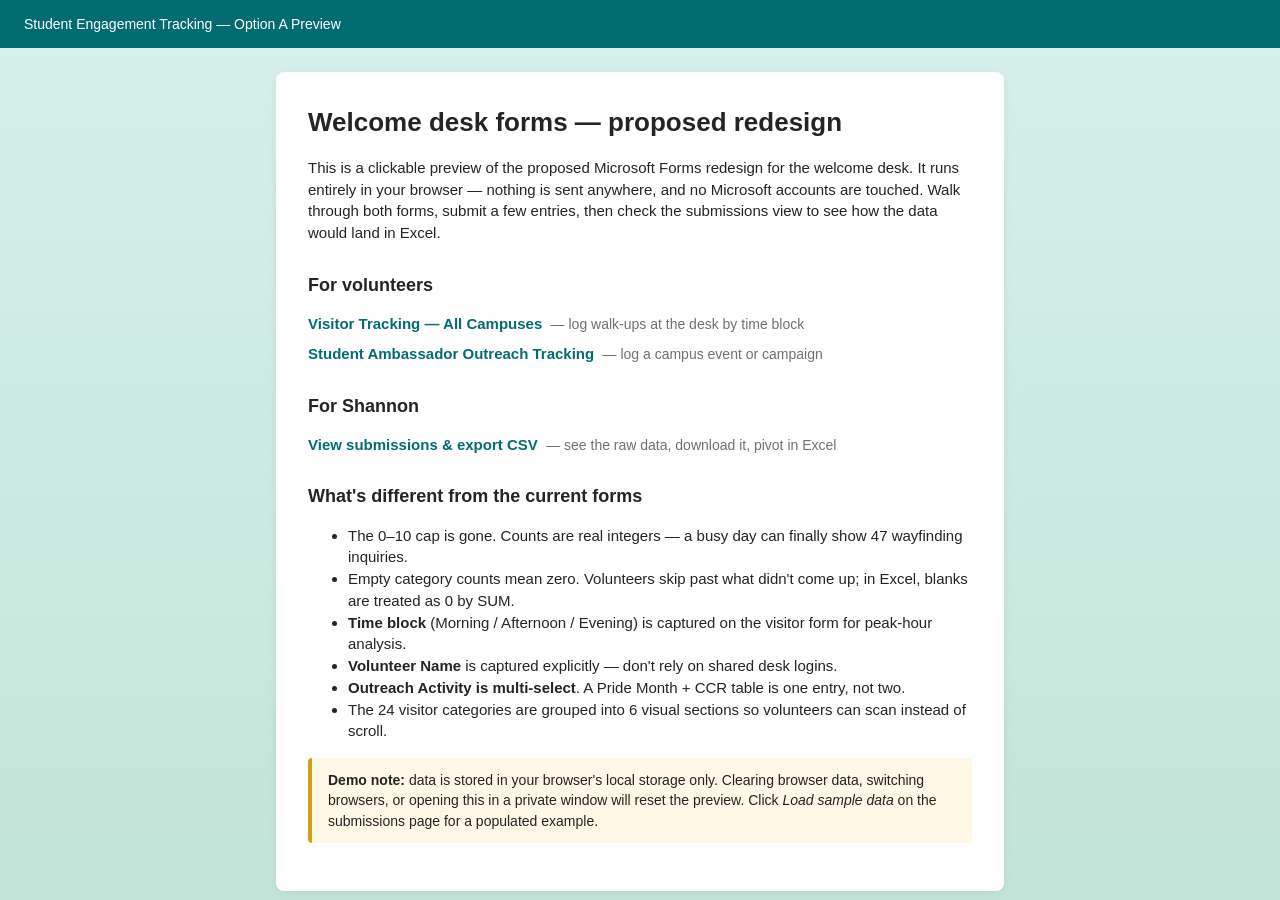
==== prototype/index.html @ d5c2dd02 "Add Option A clickable prototype for Shannon demo Static HTML/JS preview of the proposed Microsoft F" ====
<!doctype html>
<html lang="en">
<head>
  <meta charset="utf-8">
  <meta name="viewport" content="width=device-width, initial-scale=1">
  <title>Student Engagement Tracking — Option A Preview</title>
  <link rel="stylesheet" href="styles.css">
</head>
<body>
  <header class="banner">
    <span>Student Engagement Tracking — Option A Preview</span>
  </header>

  <main class="container">
    <div class="card">
      <h1>Welcome desk forms — proposed redesign</h1>
      <p class="intro">
        This is a clickable preview of the proposed Microsoft Forms redesign for
        the welcome desk. It runs entirely in your browser — nothing is sent
        anywhere, and no Microsoft accounts are touched. Walk through both forms,
        submit a few entries, then check the submissions view to see how the data
        would land in Excel.
      </p>

      <h2>For volunteers</h2>
      <ul class="nav">
        <li><a href="visitor.html">Visitor Tracking — All Campuses</a> &nbsp;<span class="muted">— log walk-ups at the desk by time block</span></li>
        <li><a href="outreach.html">Student Ambassador Outreach Tracking</a> &nbsp;<span class="muted">— log a campus event or campaign</span></li>
      </ul>

      <h2>For Shannon</h2>
      <ul class="nav">
        <li><a href="submissions.html">View submissions &amp; export CSV</a> &nbsp;<span class="muted">— see the raw data, download it, pivot in Excel</span></li>
      </ul>

      <h2>What's different from the current forms</h2>
      <ul>
        <li>The 0–10 cap is gone. Counts are real integers — a busy day can finally show 47 wayfinding inquiries.</li>
        <li>Empty category counts mean zero. Volunteers skip past what didn't come up; in Excel, blanks are treated as 0 by SUM.</li>
        <li><strong>Time block</strong> (Morning / Afternoon / Evening) is captured on the visitor form for peak-hour analysis.</li>
        <li><strong>Volunteer Name</strong> is captured explicitly — don't rely on shared desk logins.</li>
        <li><strong>Outreach Activity is multi-select</strong>. A Pride Month + CCR table is one entry, not two.</li>
        <li>The 24 visitor categories are grouped into 6 visual sections so volunteers can scan instead of scroll.</li>
      </ul>

      <div class="note-box">
        <strong>Demo note:</strong> data is stored in your browser's local storage only.
        Clearing browser data, switching browsers, or opening this in a private window
        will reset the preview. Click <em>Load sample data</em> on the submissions page
        for a populated example.
      </div>
    </div>
  </main>
</body>
</html>
---- prototype/styles.css ----
:root {
  --teal: #036c70;
  --teal-dark: #024c4f;
  --teal-light: #1ba1a5;
  --bg-1: #d6f0eb;
  --bg-2: #c3e4d8;
  --required: #a4262c;
  --text: #242424;
  --muted: #707070;
  --border: #d1d1d1;
  --border-strong: #909090;
  --card-shadow: 0 2px 8px rgba(0, 0, 0, 0.06);
  --flash-bg: #d4f1d4;
  --flash-border: #2e8b2e;
  --flash-text: #1a5d1a;
  --danger: #a4262c;
}

* { box-sizing: border-box; }

body {
  margin: 0;
  font-family: -apple-system, BlinkMacSystemFont, "Segoe UI", Roboto, "Helvetica Neue", Arial, sans-serif;
  color: var(--text);
  background: linear-gradient(180deg, var(--bg-1), var(--bg-2));
  min-height: 100vh;
  font-size: 15px;
  line-height: 1.45;
}

.banner {
  background: var(--teal);
  color: white;
  padding: 14px 24px;
  font-size: 14px;
  display: flex;
  align-items: center;
  justify-content: space-between;
}

.banner a {
  color: white;
  text-decoration: none;
  opacity: 0.85;
  font-size: 13px;
}

.banner a:hover { opacity: 1; text-decoration: underline; }

.container {
  max-width: 760px;
  margin: 24px auto;
  padding: 0 16px;
}

.container.wide { max-width: 1200px; }

.card {
  background: white;
  border-radius: 8px;
  box-shadow: var(--card-shadow);
  padding: 32px;
  margin-bottom: 24px;
}

h1 {
  font-size: 26px;
  margin: 0 0 12px;
  font-weight: 600;
}

h2 {
  font-size: 18px;
  margin: 28px 0 12px;
  font-weight: 600;
}

.muted { color: var(--muted); font-size: 14px; }
.help  { color: var(--muted); font-size: 13px; margin: 4px 0 8px; }

.required { color: var(--required); }

.intro {
  color: var(--text);
  margin-bottom: 20px;
}

ul.nav {
  list-style: none;
  padding: 0;
}
ul.nav li {
  margin: 8px 0;
}
ul.nav a {
  display: inline-block;
  color: var(--teal);
  text-decoration: none;
  font-weight: 600;
}
ul.nav a:hover { text-decoration: underline; }

/* ===== Forms ===== */

.form-title {
  font-size: 24px;
  font-weight: 600;
  margin-bottom: 8px;
}
.form-description {
  color: var(--muted);
  margin-bottom: 20px;
}
.form-meta {
  font-size: 13px;
  color: var(--muted);
  margin-bottom: 24px;
}

.question {
  margin-bottom: 26px;
}

.q-label {
  display: block;
  font-weight: 600;
  margin-bottom: 8px;
  font-size: 15px;
}

.question input[type="text"],
.question input[type="number"],
.question input[type="date"],
.question select,
.question textarea {
  width: 100%;
  padding: 8px 10px;
  border: 1px solid var(--border);
  border-radius: 4px;
  font-size: 15px;
  font-family: inherit;
  background: white;
}

.question input[type="number"] {
  max-width: 140px;
}

.question input:focus,
.question select:focus,
.question textarea:focus {
  outline: 2px solid var(--teal);
  outline-offset: -1px;
  border-color: var(--teal);
}

.question textarea {
  resize: vertical;
  min-height: 70px;
}

.section-header {
  background: var(--teal);
  color: white;
  padding: 10px 16px;
  border-radius: 4px;
  margin: 36px 0 16px;
  font-size: 15px;
  font-weight: 600;
  letter-spacing: 0.2px;
}

.checkbox-list label,
.radio-list label {
  display: flex;
  align-items: center;
  gap: 10px;
  font-weight: normal;
  margin-bottom: 8px;
  cursor: pointer;
  padding: 4px 0;
}

.checkbox-list input,
.radio-list input {
  width: 16px;
  height: 16px;
  cursor: pointer;
  flex-shrink: 0;
}

.other-row {
  display: flex;
  align-items: center;
  gap: 10px;
  margin-top: 4px;
}
.other-row label {
  margin-bottom: 0;
}
.other-row input.inline-text {
  flex: 1;
  max-width: 320px;
  padding: 6px 10px;
  border: 1px solid var(--border);
  border-radius: 4px;
}
.other-row input.inline-text:disabled {
  background: #f5f5f5;
  color: var(--muted);
}

.actions {
  margin-top: 32px;
}

button.submit {
  background: var(--teal);
  color: white;
  border: 0;
  padding: 10px 28px;
  border-radius: 4px;
  font-size: 15px;
  font-weight: 600;
  cursor: pointer;
}
button.submit:hover { background: var(--teal-dark); }

button.submit:focus {
  outline: 2px solid var(--teal-dark);
  outline-offset: 2px;
}

/* ===== Submissions view ===== */

.flash {
  background: var(--flash-bg);
  color: var(--flash-text);
  border-left: 4px solid var(--flash-border);
  padding: 12px 16px;
  margin-bottom: 16px;
  border-radius: 4px;
}

.toolbar {
  display: flex;
  gap: 8px;
  margin-bottom: 20px;
  flex-wrap: wrap;
}

button.toolbar-btn {
  background: white;
  color: var(--teal);
  border: 1px solid var(--teal);
  padding: 8px 14px;
  border-radius: 4px;
  font-size: 14px;
  cursor: pointer;
  font-family: inherit;
}
button.toolbar-btn:hover {
  background: var(--teal);
  color: white;
}
button.toolbar-btn.danger {
  color: var(--danger);
  border-color: var(--danger);
}
button.toolbar-btn.danger:hover {
  background: var(--danger);
  color: white;
}

.summary {
  display: grid;
  grid-template-columns: repeat(auto-fit, minmax(200px, 1fr));
  gap: 12px;
  margin: 12px 0 20px;
}
.summary-card {
  background: #f7fafa;
  border: 1px solid var(--border);
  border-left: 4px solid var(--teal);
  border-radius: 4px;
  padding: 12px 14px;
}
.summary-value {
  font-size: 22px;
  font-weight: 700;
  color: var(--teal-dark);
}
.summary-label {
  font-size: 12px;
  color: var(--muted);
  margin-top: 4px;
  text-transform: uppercase;
  letter-spacing: 0.4px;
}

.table-wrap {
  overflow-x: auto;
  border: 1px solid var(--border);
  border-radius: 4px;
  background: white;
}

table {
  width: 100%;
  border-collapse: collapse;
  font-size: 12.5px;
  white-space: nowrap;
}
th, td {
  border-bottom: 1px solid var(--border);
  border-right: 1px solid var(--border);
  padding: 6px 10px;
  text-align: left;
  vertical-align: top;
}
th:last-child, td:last-child { border-right: 0; }
tr:last-child td { border-bottom: 0; }
th {
  background: #f5f5f5;
  font-weight: 600;
  position: sticky;
  top: 0;
}
td.num { text-align: right; font-variant-numeric: tabular-nums; }
td.empty { color: var(--muted); }

.note-box {
  background: #fff8e6;
  border-left: 4px solid #d4a017;
  padding: 12px 16px;
  border-radius: 4px;
  margin: 16px 0;
  font-size: 14px;
}
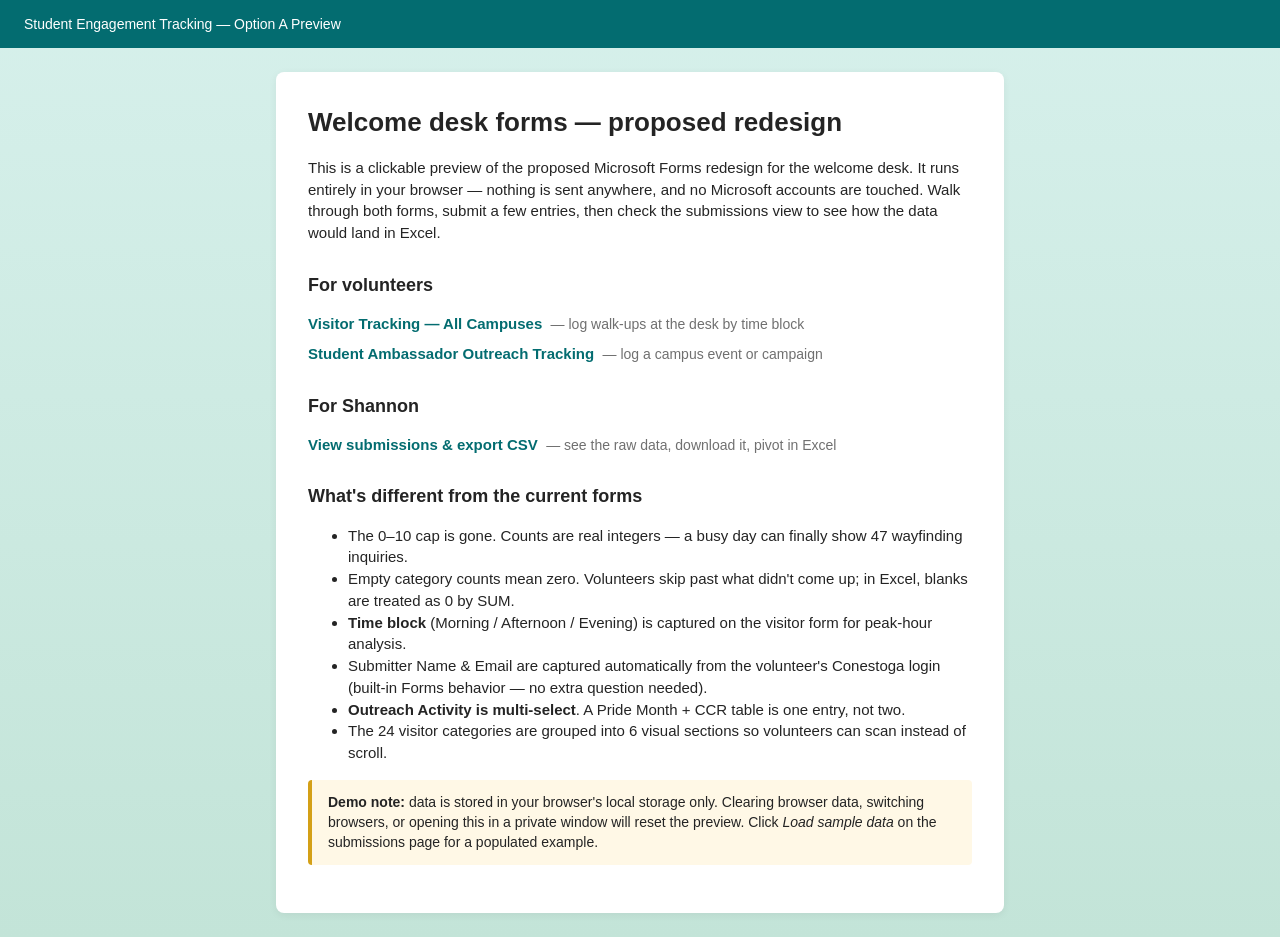
==== commit 771e88ce: "Drop Volunteer Name field; rely on Conestoga login auto-capture Every volunteer signs in with their " ====
--- a/prototype/index.html
+++ b/prototype/index.html
@@ -3,6 +3,7 @@
 <head>
   <meta charset="utf-8">
   <meta name="viewport" content="width=device-width, initial-scale=1">
+  <meta name="robots" content="noindex, nofollow">
   <title>Student Engagement Tracking — Option A Preview</title>
   <link rel="stylesheet" href="styles.css">
 </head>
@@ -38,7 +39,7 @@
         <li>The 0–10 cap is gone. Counts are real integers — a busy day can finally show 47 wayfinding inquiries.</li>
         <li>Empty category counts mean zero. Volunteers skip past what didn't come up; in Excel, blanks are treated as 0 by SUM.</li>
         <li><strong>Time block</strong> (Morning / Afternoon / Evening) is captured on the visitor form for peak-hour analysis.</li>
-        <li><strong>Volunteer Name</strong> is captured explicitly — don't rely on shared desk logins.</li>
+        <li>Submitter Name &amp; Email are captured automatically from the volunteer's Conestoga login (built-in Forms behavior — no extra question needed).</li>
         <li><strong>Outreach Activity is multi-select</strong>. A Pride Month + CCR table is one entry, not two.</li>
         <li>The 24 visitor categories are grouped into 6 visual sections so volunteers can scan instead of scroll.</li>
       </ul>
--- a/prototype/styles.css
+++ b/prototype/styles.css
@@ -47,6 +47,16 @@
 
 .banner a:hover { opacity: 1; text-decoration: underline; }
 
+.signed-in {
+  background: #f0f3f3;
+  color: #444;
+  padding: 6px 24px;
+  font-size: 12.5px;
+  border-bottom: 1px solid var(--border);
+}
+.signed-in strong { color: #222; font-weight: 600; }
+.signed-in-note { color: var(--muted); margin-left: 4px; }
+
 .container {
   max-width: 760px;
   margin: 24px auto;
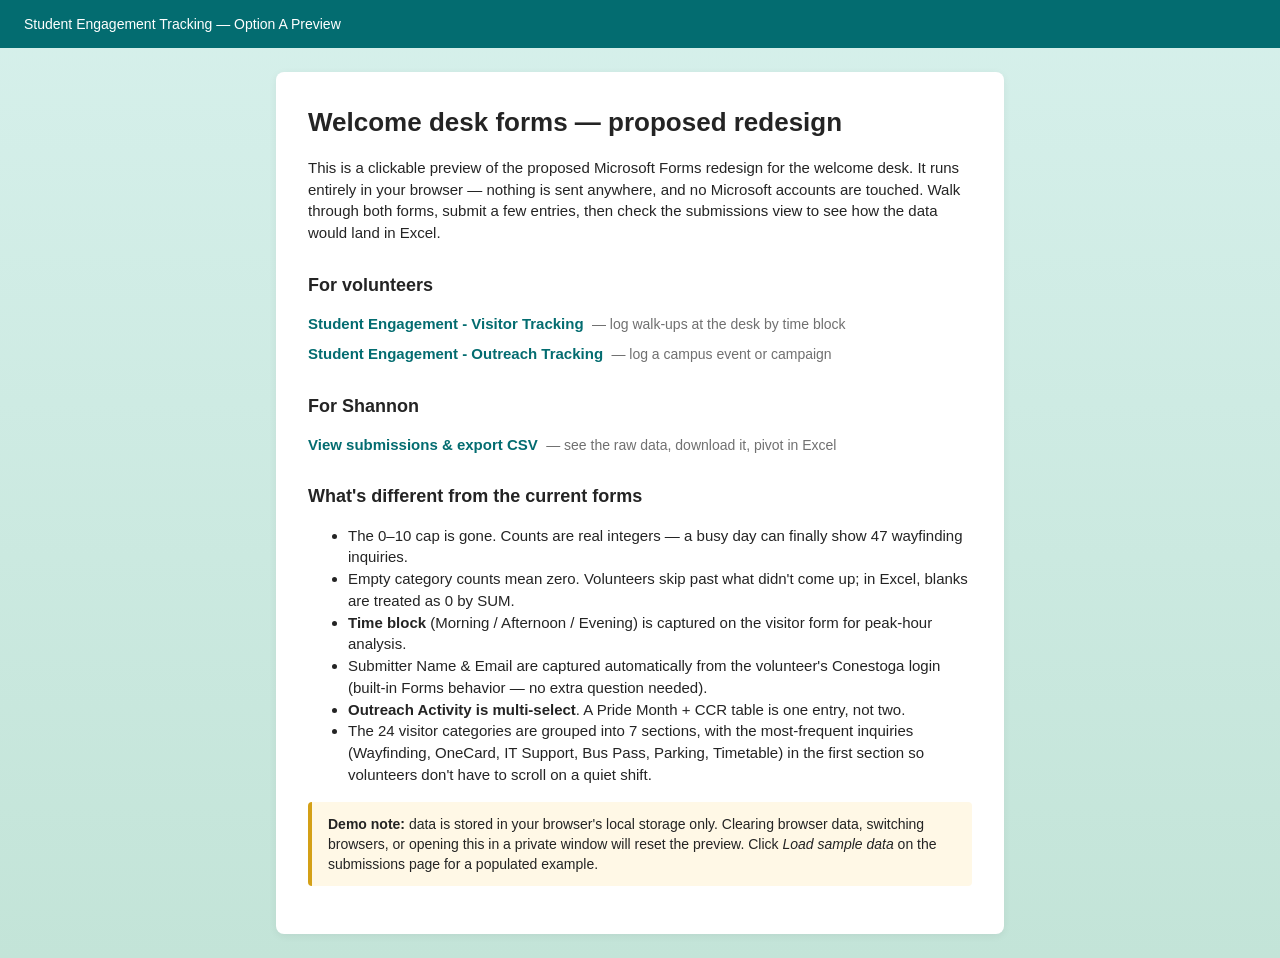
==== commit dfe407ea: "Rename forms; restructure visitor sections by inquiry frequency Rename both Microsoft Forms to "Stud" ====
--- a/prototype/index.html
+++ b/prototype/index.html
@@ -25,8 +25,8 @@
 
       <h2>For volunteers</h2>
       <ul class="nav">
-        <li><a href="visitor.html">Visitor Tracking — All Campuses</a> &nbsp;<span class="muted">— log walk-ups at the desk by time block</span></li>
-        <li><a href="outreach.html">Student Ambassador Outreach Tracking</a> &nbsp;<span class="muted">— log a campus event or campaign</span></li>
+        <li><a href="visitor.html">Student Engagement - Visitor Tracking</a> &nbsp;<span class="muted">— log walk-ups at the desk by time block</span></li>
+        <li><a href="outreach.html">Student Engagement - Outreach Tracking</a> &nbsp;<span class="muted">— log a campus event or campaign</span></li>
       </ul>
 
       <h2>For Shannon</h2>
@@ -41,7 +41,7 @@
         <li><strong>Time block</strong> (Morning / Afternoon / Evening) is captured on the visitor form for peak-hour analysis.</li>
         <li>Submitter Name &amp; Email are captured automatically from the volunteer's Conestoga login (built-in Forms behavior — no extra question needed).</li>
         <li><strong>Outreach Activity is multi-select</strong>. A Pride Month + CCR table is one entry, not two.</li>
-        <li>The 24 visitor categories are grouped into 6 visual sections so volunteers can scan instead of scroll.</li>
+        <li>The 24 visitor categories are grouped into 7 sections, with the most-frequent inquiries (Wayfinding, OneCard, IT Support, Bus Pass, Parking, Timetable) in the first section so volunteers don't have to scroll on a quiet shift.</li>
       </ul>
 
       <div class="note-box">
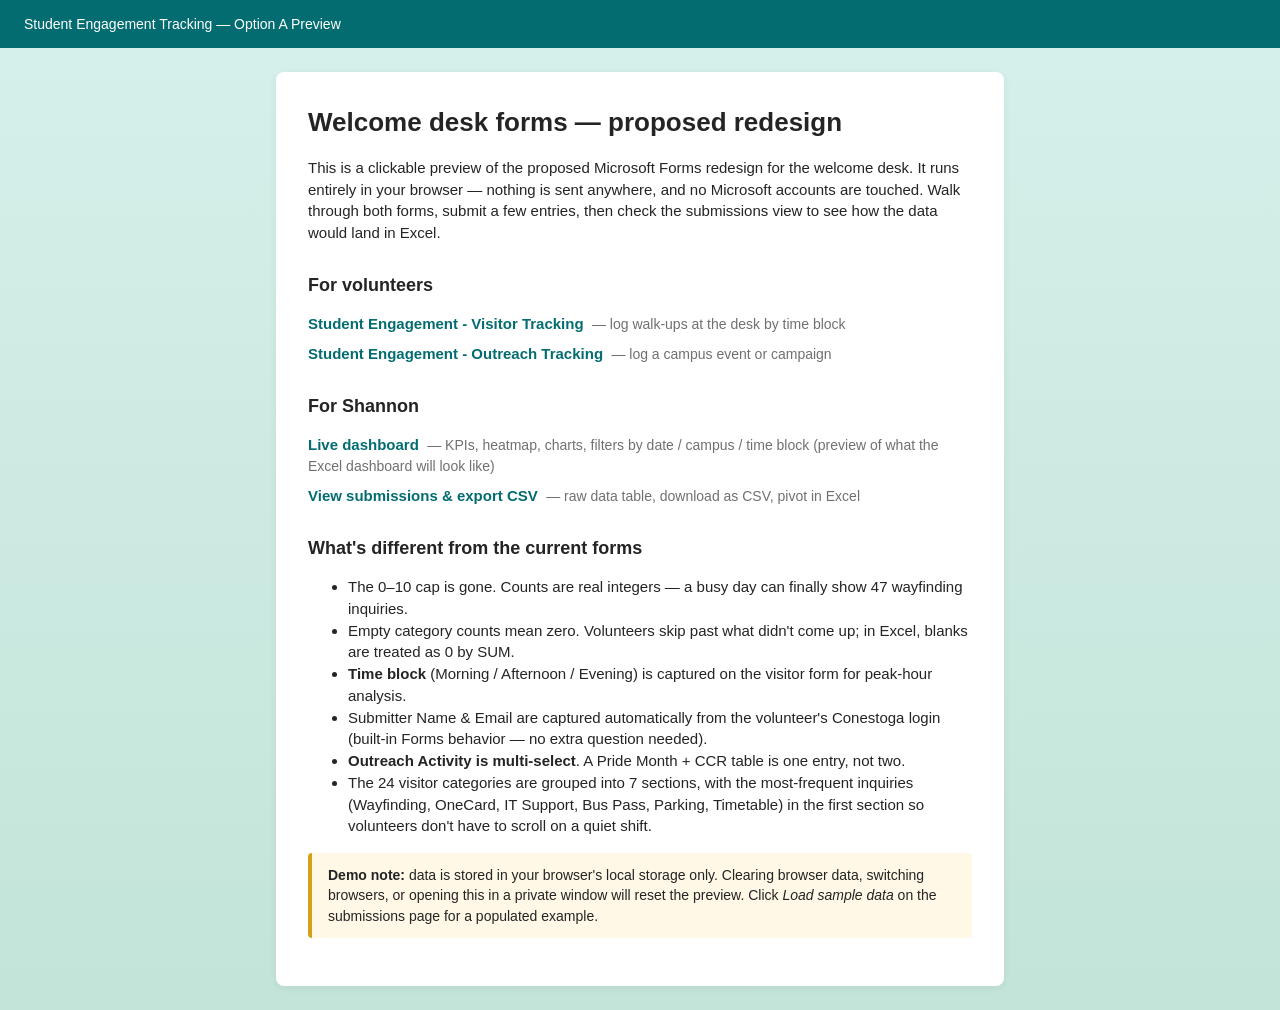
==== commit e4524755: "Add Option A+: live dashboard, Power Automate flow spec, migration guide A+ is the dashboard upgrade" ====
--- a/prototype/index.html
+++ b/prototype/index.html
@@ -31,7 +31,8 @@
 
       <h2>For Shannon</h2>
       <ul class="nav">
-        <li><a href="submissions.html">View submissions &amp; export CSV</a> &nbsp;<span class="muted">— see the raw data, download it, pivot in Excel</span></li>
+        <li><a href="dashboard.html"><strong>Live dashboard</strong></a> &nbsp;<span class="muted">— KPIs, heatmap, charts, filters by date / campus / time block (preview of what the Excel dashboard will look like)</span></li>
+        <li><a href="submissions.html">View submissions &amp; export CSV</a> &nbsp;<span class="muted">— raw data table, download as CSV, pivot in Excel</span></li>
       </ul>
 
       <h2>What's different from the current forms</h2>
--- a/prototype/styles.css
+++ b/prototype/styles.css
@@ -347,3 +347,183 @@
   margin: 16px 0;
   font-size: 14px;
 }
+
+/* ===== Dashboard ===== */
+
+.filter-bar {
+  display: flex;
+  gap: 24px;
+  flex-wrap: wrap;
+  padding: 16px;
+  background: #f7fafa;
+  border: 1px solid var(--border);
+  border-radius: 6px;
+  margin: 12px 0 24px;
+  align-items: flex-start;
+}
+.filter {
+  display: flex;
+  flex-direction: column;
+  gap: 6px;
+}
+.filter-label {
+  font-size: 11px;
+  text-transform: uppercase;
+  letter-spacing: 0.4px;
+  color: var(--muted);
+  font-weight: 600;
+}
+.filter select {
+  padding: 6px 10px;
+  border: 1px solid var(--border);
+  border-radius: 4px;
+  font-size: 14px;
+  background: white;
+  font-family: inherit;
+  min-width: 160px;
+}
+.chip-group {
+  display: flex;
+  gap: 6px;
+  flex-wrap: wrap;
+}
+button.chip {
+  padding: 6px 12px;
+  border: 1px solid var(--border);
+  background: white;
+  color: var(--muted);
+  border-radius: 14px;
+  font-size: 13px;
+  cursor: pointer;
+  font-family: inherit;
+  transition: all 0.1s;
+}
+button.chip:hover { border-color: var(--teal); }
+button.chip.active {
+  background: var(--teal);
+  color: white;
+  border-color: var(--teal);
+}
+
+.kpi-grid {
+  display: grid;
+  grid-template-columns: repeat(auto-fit, minmax(170px, 1fr));
+  gap: 12px;
+  margin: 8px 0 24px;
+}
+.kpi-tile {
+  background: white;
+  border: 1px solid var(--border);
+  border-top: 3px solid var(--teal);
+  border-radius: 6px;
+  padding: 16px 18px;
+  box-shadow: var(--card-shadow);
+}
+.kpi-value {
+  font-size: 30px;
+  font-weight: 700;
+  color: var(--teal-dark);
+  line-height: 1.1;
+  font-variant-numeric: tabular-nums;
+}
+.kpi-sub {
+  font-size: 13px;
+  color: var(--muted);
+  margin-top: 2px;
+}
+.kpi-label {
+  font-size: 11px;
+  text-transform: uppercase;
+  letter-spacing: 0.4px;
+  color: var(--muted);
+  font-weight: 600;
+  margin-top: 10px;
+}
+
+.dash-row {
+  display: grid;
+  grid-template-columns: 1fr 1fr;
+  gap: 16px;
+  margin-bottom: 16px;
+}
+@media (max-width: 880px) {
+  .dash-row { grid-template-columns: 1fr; }
+}
+.dash-tile {
+  background: white;
+  border: 1px solid var(--border);
+  border-radius: 6px;
+  padding: 16px 18px;
+  box-shadow: var(--card-shadow);
+  min-height: 200px;
+}
+.dash-tile-title {
+  font-size: 14px;
+  font-weight: 600;
+  margin-bottom: 4px;
+  color: var(--text);
+}
+.dash-tile-sub {
+  font-size: 12px;
+  color: var(--muted);
+  margin-bottom: 14px;
+}
+.chart-wrap { position: relative; height: 280px; }
+
+.heatmap {
+  display: grid;
+  gap: 4px;
+  font-size: 13px;
+  grid-template-columns: 110px repeat(3, 1fr);
+}
+.heatmap-corner,
+.heatmap-row-label,
+.heatmap-col-label {
+  padding: 8px 6px;
+  font-weight: 600;
+  color: #555;
+  font-size: 12px;
+}
+.heatmap-col-label { text-align: center; text-transform: uppercase; letter-spacing: 0.4px; }
+.heatmap-row-label { display: flex; align-items: center; }
+.heatmap-cell {
+  padding: 14px 8px;
+  text-align: center;
+  font-weight: 700;
+  border-radius: 4px;
+  font-variant-numeric: tabular-nums;
+}
+.heatmap-cell.empty { background: #f3f3f3; color: #ccc; font-weight: 400; }
+.heatmap-cell.q1 { background: #d6efeb; color: var(--teal-dark); }
+.heatmap-cell.q2 { background: #95d6cd; color: var(--teal-dark); }
+.heatmap-cell.q3 { background: #4ab2a8; color: white; }
+.heatmap-cell.q4 { background: var(--teal); color: white; }
+
+.dash-empty {
+  text-align: center;
+  padding: 40px 20px;
+  color: var(--muted);
+  font-size: 14px;
+}
+
+.recent-list {
+  display: flex;
+  flex-direction: column;
+  gap: 8px;
+}
+.recent-item {
+  display: grid;
+  grid-template-columns: 110px 1fr auto;
+  gap: 12px;
+  padding: 10px 12px;
+  background: #f7fafa;
+  border-left: 3px solid var(--teal);
+  border-radius: 4px;
+  font-size: 13.5px;
+  align-items: center;
+}
+.recent-date { color: var(--muted); font-size: 12.5px; font-variant-numeric: tabular-nums; }
+.recent-helped { color: var(--teal-dark); font-weight: 700; font-variant-numeric: tabular-nums; }
+.recent-themes { font-size: 12px; color: var(--muted); margin-top: 2px; }
+.recent-body { display: flex; flex-direction: column; gap: 2px; }
+.recent-body-main { font-weight: 600; }
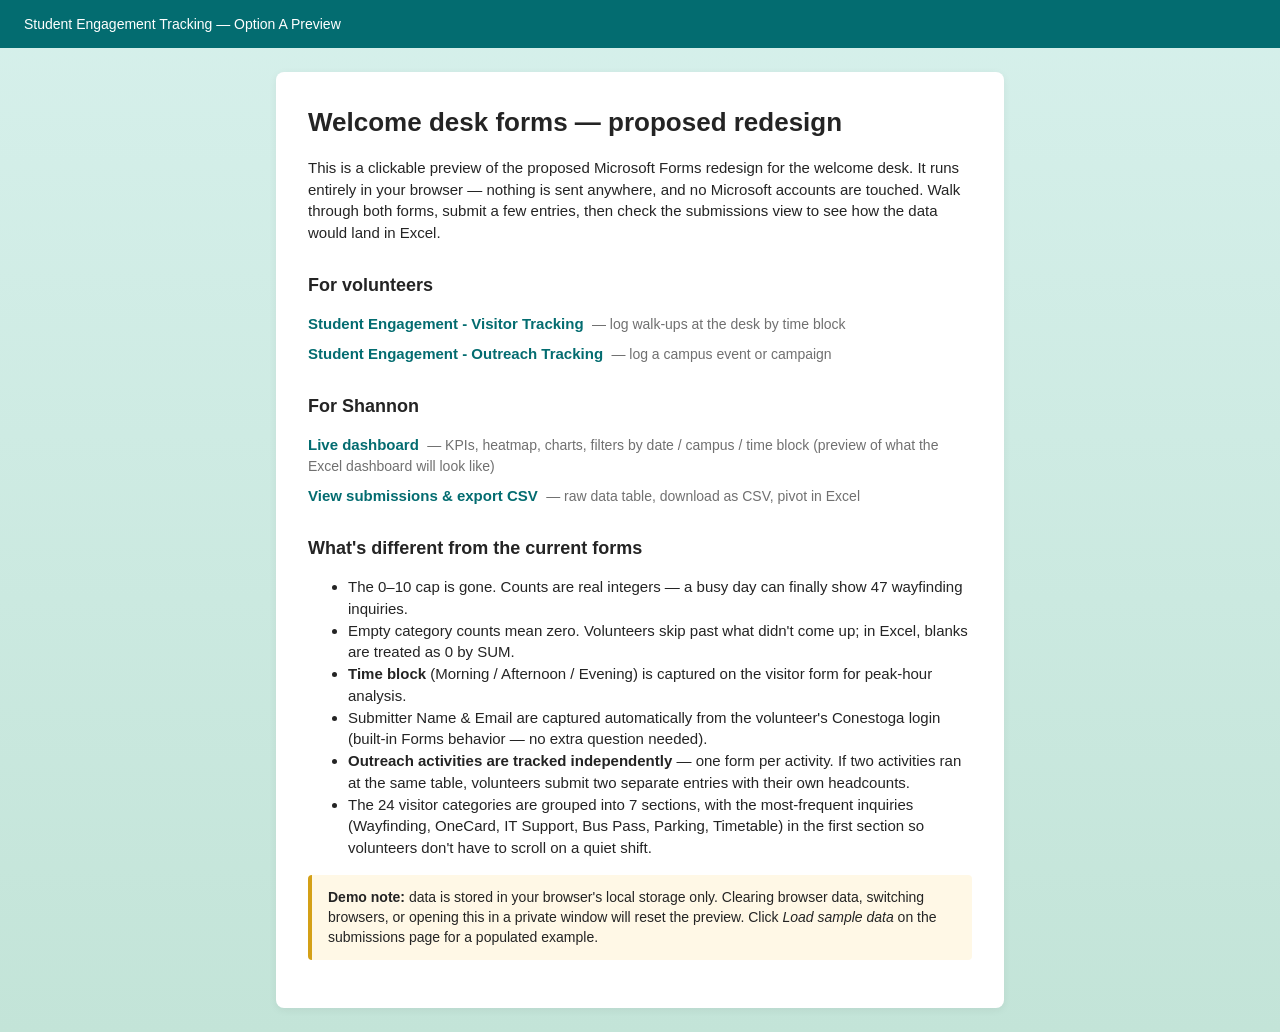
==== commit a1ced8da: "Revert outreach to single-select; track each activity independently Per Shannon's tracking model, ou" ====
--- a/prototype/index.html
+++ b/prototype/index.html
@@ -41,7 +41,7 @@
         <li>Empty category counts mean zero. Volunteers skip past what didn't come up; in Excel, blanks are treated as 0 by SUM.</li>
         <li><strong>Time block</strong> (Morning / Afternoon / Evening) is captured on the visitor form for peak-hour analysis.</li>
         <li>Submitter Name &amp; Email are captured automatically from the volunteer's Conestoga login (built-in Forms behavior — no extra question needed).</li>
-        <li><strong>Outreach Activity is multi-select</strong>. A Pride Month + CCR table is one entry, not two.</li>
+        <li><strong>Outreach activities are tracked independently</strong> — one form per activity. If two activities ran at the same table, volunteers submit two separate entries with their own headcounts.</li>
         <li>The 24 visitor categories are grouped into 7 sections, with the most-frequent inquiries (Wayfinding, OneCard, IT Support, Bus Pass, Parking, Timetable) in the first section so volunteers don't have to scroll on a quiet shift.</li>
       </ul>
 
